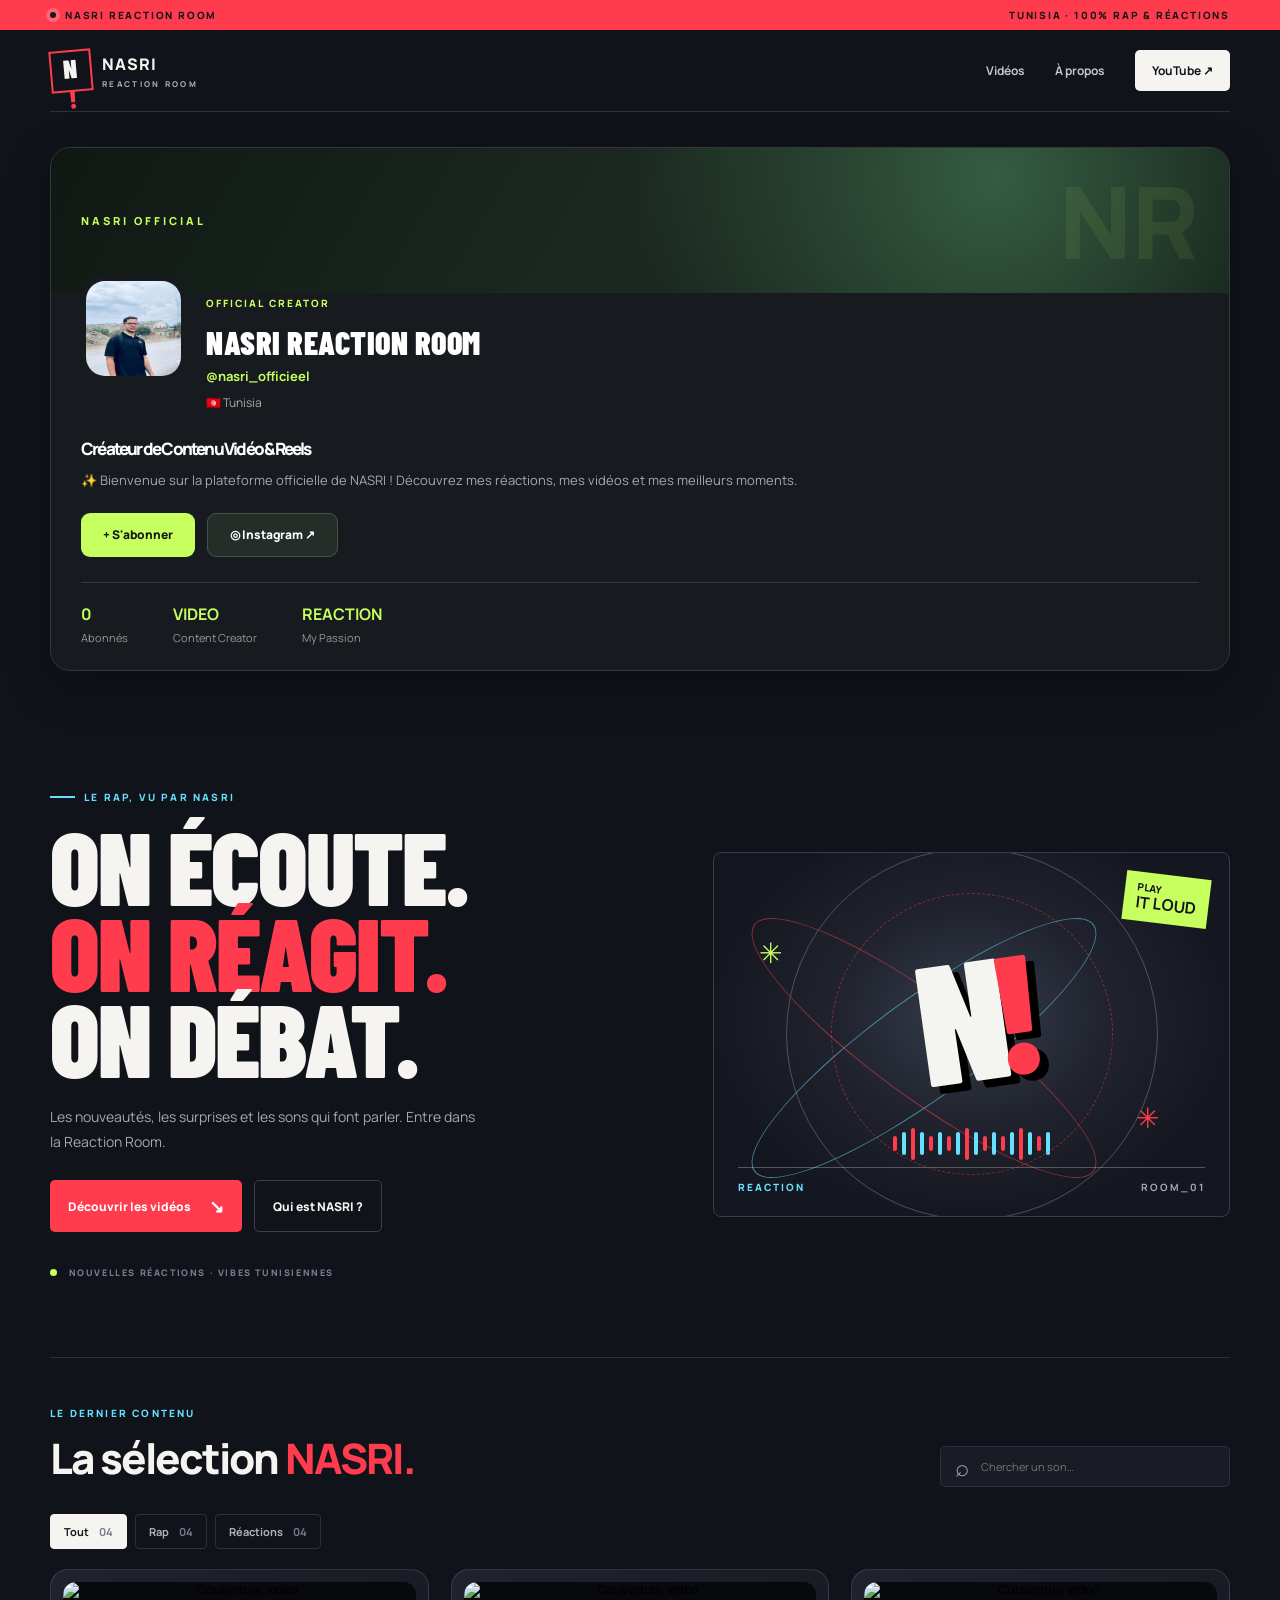
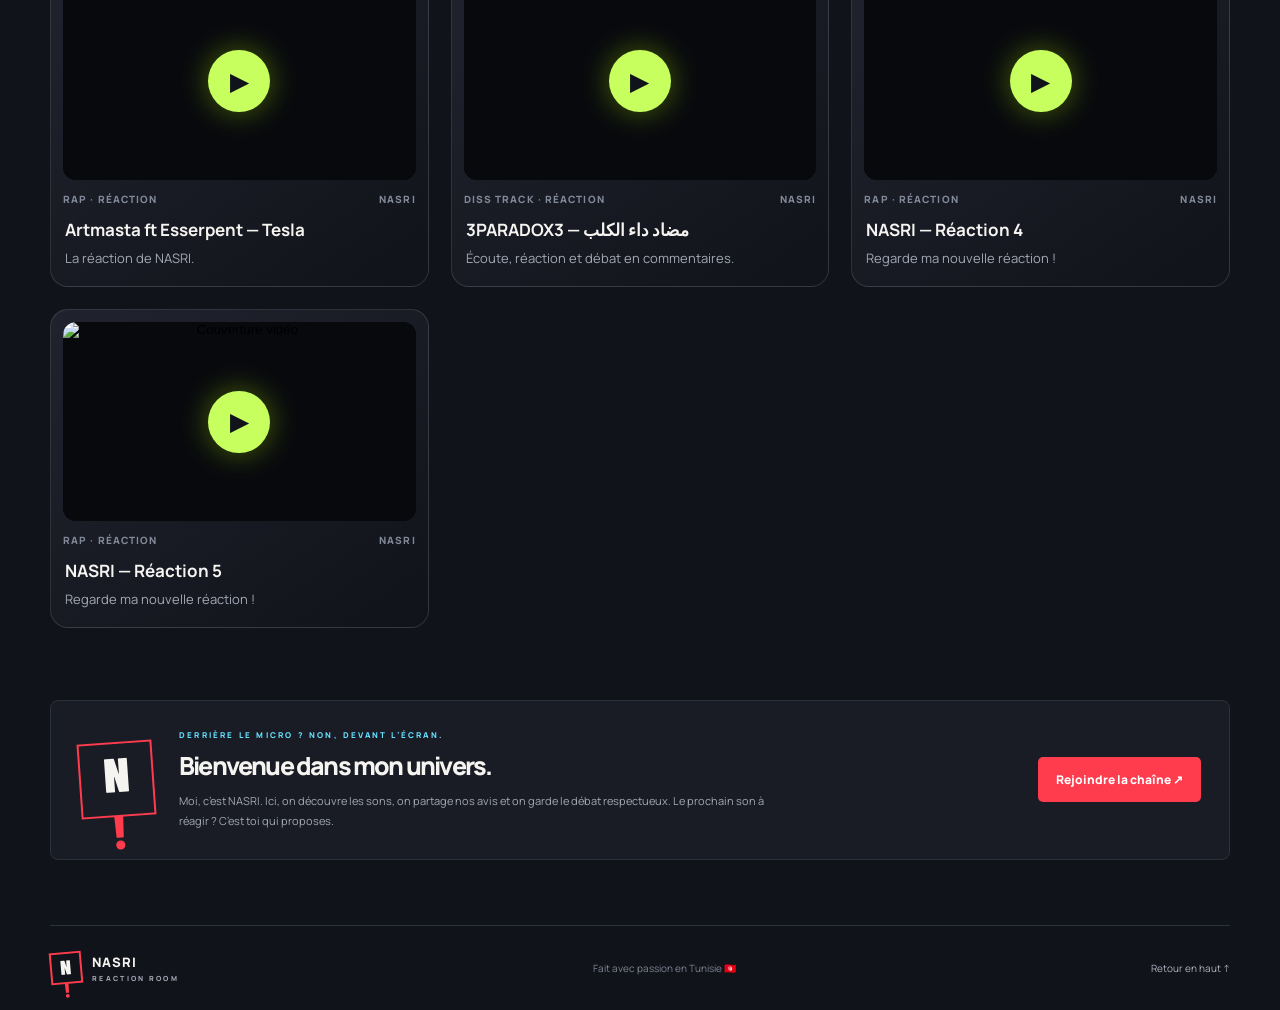
==== index.html @ a26f74ae "Replace creator avatar text with image" ====
<!doctype html>
<html lang="fr">
<head>
  <meta charset="utf-8">
  <meta name="viewport" content="width=device-width, initial-scale=1">
  <meta name="theme-color" content="#11131a">
  <meta name="description" content="Retrouve les réactions, découvertes rap et vidéos de NASRI.">
  <title>NASRI — Reaction Room</title>
  <link rel="stylesheet" href="style.css">
</head>

<body>

  <div class="topline">
    <span class="pulse"></span>
    NASRI REACTION ROOM
    <span class="topline-right">TUNISIA · 100% RAP & RÉACTIONS</span>
  </div>

  <header class="nav wrap">
    <a class="brand" href="#top" aria-label="NASRI accueil">
      <span class="brand-mark">N<span>!</span></span>
      <span>NASRI<small>REACTION ROOM</small></span>
    </a>

    <nav>
      <a href="#videos">Vidéos</a>
      <a href="#about">À propos</a>
      <a class="nav-cta"
         href="https://www.youtube.com/channel/UCsWZjmuQrQd94xNVlKKpLTw"
         target="_blank" rel="noopener noreferrer">YouTube ↗</a>
    </nav>
  </header>

  <main id="top" class="wrap">

    <!-- CREATOR PRO PROFILE -->
    <section class="creator-profile">

      <div class="profile-cover">
        <span class="cover-tag">NASRI OFFICIAL</span>
        <span class="cover-decoration">NR</span>
      </div>

      <div class="profile-content">

        <div class="profile-top">
         <img class="creator-avatar" src="profils.jpg" alt="NASRI">

          <div class="profile-details">
            <span class="creator-label">OFFICIAL CREATOR</span>
            <h1>NASRI REACTION ROOM</h1>
            <p class="creator-handle">@nasri_officieel</p>
            <span class="creator-location">🇹🇳 Tunisia</span>
          </div>
        </div>

        <div class="profile-bio">
          <h2>Créateur de Contenu Vidéo & Reels</h2>
          <p>
            ✨ Bienvenue sur la plateforme officielle de NASRI !
            Découvrez mes réactions, mes vidéos et mes meilleurs moments.
          </p>
        </div>

        <div class="creator-actions">

          <button id="subscribeBtn" class="subscribe-btn">
            + S'abonner
          </button>

          <a class="instagram-btn"
             href="https://www.instagram.com/nasri_officieel?igsh=bG84eTJ1MHdnNmoz"
             target="_blank"
             rel="noopener noreferrer">
            ◎ Instagram ↗
          </a>

        </div>

        <div class="profile-stats">
          <div>
            <strong id="subscriberCount">0</strong>
            <span>Abonnés</span>
          </div>

          <div>
            <strong>VIDEO</strong>
            <span>Content Creator</span>
          </div>

          <div>
            <strong>REACTION</strong>
            <span>My Passion</span>
          </div>
        </div>

      </div>
    </section>

    <!-- HERO -->
    <section class="hero">

      <div class="hero-copy">
        <p class="eyebrow">
          <span class="eyebrow-line"></span>
          LE RAP, VU PAR NASRI
        </p>

        <h1>On écoute.<br><em>On réagit.</em><br>On débat.</h1>

        <p class="hero-text">
          Les nouveautés, les surprises et les sons qui font parler.
          Entre dans la Reaction Room.
        </p>

        <div class="hero-actions">
          <a class="button button-primary" href="#videos">
            Découvrir les vidéos <span>↘</span>
          </a>

          <a class="button button-quiet" href="#about">
            Qui est NASRI ?
          </a>
        </div>

        <div class="hero-note">
          <span class="note-dot"></span>
          NOUVELLES RÉACTIONS · VIBES TUNISIENNES
        </div>
      </div>

      <div class="hero-art" aria-label="Illustration graphique NASRI">
        <div class="art-orbit orbit-one"></div>
        <div class="art-orbit orbit-two"></div>
        <div class="art-sticker">PLAY<br><b>IT LOUD</b></div>
        <div class="art-big">N<span>!</span></div>
        <div class="art-caption">
          <span>REACTION</span>
          <strong>ROOM_01</strong>
        </div>

        <div class="art-bars">
          <i></i><i></i><i></i><i></i><i></i><i></i>
          <i></i><i></i><i></i><i></i><i></i><i></i>
          <i></i><i></i><i></i><i></i><i></i><i></i>
        </div>

        <span class="art-cross cross-one">✳</span>
        <span class="art-cross cross-two">✳</span>
      </div>

    </section>

    <!-- VIDEOS -->
    <section id="videos" class="videos-section">

      <div class="section-heading">
        <div>
          <p class="eyebrow">LE DERNIER CONTENU</p>
          <h2>La sélection <span>NASRI.</span></h2>
        </div>

        <label class="search-box">
          <span>⌕</span>
          <input id="search" type="search"
                 placeholder="Chercher un son…"
                 aria-label="Chercher une vidéo">
        </label>
      </div>

      <div class="filters" role="group" aria-label="Filtrer les vidéos">
        <button class="filter active" data-filter="all">Tout <b>04</b></button>
        <button class="filter" data-filter="rap">Rap <b>04</b></button>
        <button class="filter" data-filter="reaction">Réactions <b>04</b></button>
      </div>

      <div class="video-grid" id="videoGrid">

        <article class="video-card"
                 data-category="rap reaction"
                 data-search="artmasta esserpen tesla reaction bpUnf12G7Fg">

          <div class="video-player">
            <iframe
              src="https://www.youtube-nocookie.com/embed/bpUnf12G7Fg"
              title="NASRI Reaction - Tesla"
              loading="lazy"
              allowfullscreen></iframe>
          </div>

          <div class="card-meta">
            <span>RAP · RÉACTION</span>
            <span>NASRI</span>
          </div>

          <h3>Artmasta ft Esserpent — Tesla</h3>
          <p>La réaction de NASRI.</p>
        </article>

        <article class="video-card"
                 data-category="rap reaction"
                 data-search="3paradox3 مضاد داء الكلب diss track 3FgbdpGfkNs">

          <div class="video-player">
            <iframe
              src="https://www.youtube-nocookie.com/embed/3FgbdpGfkNs"
              title="NASRI Reaction - 3PARADOX3"
              loading="lazy"
              allowfullscreen></iframe>
          </div>

          <div class="card-meta">
            <span>DISS TRACK · RÉACTION</span>
            <span>NASRI</span>
          </div>

          <h3>3PARADOX3 — مضاد داء الكلب</h3>
          <p>Écoute, réaction et débat en commentaires.</p>
        </article>

        <article class="video-card"
                 data-category="rap reaction"
                 data-search="nasri reaction GoE8GWlmkLM">

          <div class="video-player">
            <iframe
              src="https://www.youtube-nocookie.com/embed/GoE8GWlmkLM"
              title="NASRI Reaction video 4"
              loading="lazy"
              allowfullscreen></iframe>
          </div>

          <div class="card-meta">
            <span>RAP · RÉACTION</span>
            <span>NASRI</span>
          </div>

          <h3>NASRI — Réaction 4</h3>
          <p>Regarde ma nouvelle réaction !</p>
        </article>

        <article class="video-card"
                 data-category="rap reaction"
                 data-search="nasri reaction Euu1zJXkTMw">

          <div class="video-player">
            <iframe
              src="https://www.youtube-nocookie.com/embed/Euu1zJXkTMw"
              title="NASRI Reaction video 5"
              loading="lazy"
              allowfullscreen></iframe>
          </div>

          <div class="card-meta">
            <span>RAP · RÉACTION</span>
            <span>NASRI</span>
          </div>

          <h3>NASRI — Réaction 5</h3>
          <p>Regarde ma nouvelle réaction !</p>
        </article>

      </div>

      <p class="empty-state" id="emptyState" hidden>
        Aucune vidéo trouvée. Essaie un autre mot-clé.
      </p>

    </section>

    <!-- ABOUT -->
    <section id="about" class="about-band">

      <div class="about-mark">N<span>!</span></div>

      <div>
        <p class="eyebrow">DERRIÈRE LE MICRO ? NON, DEVANT L’ÉCRAN.</p>
        <h2>Bienvenue dans mon univers.</h2>
        <p>
          Moi, c’est NASRI. Ici, on découvre les sons,
          on partage nos avis et on garde le débat respectueux.
          Le prochain son à réagir ? C’est toi qui proposes.
        </p>
      </div>

      <a class="button button-primary"
         href="https://www.youtube.com/channel/UCsWZjmuQrQd94xNVlKKpLTw"
         target="_blank"
         rel="noopener noreferrer">
        Rejoindre la chaîne ↗
      </a>

    </section>

  </main>

  <!-- FOOTER -->
  <footer class="wrap footer">

    <a class="brand footer-brand" href="#top">
      <span class="brand-mark">N<span>!</span></span>
      <span>NASRI<small>REACTION ROOM</small></span>
    </a>

    <span>Fait avec passion en Tunisie 🇹🇳</span>

    <a href="#top">Retour en haut ↑</a>

  </footer>

  <script src="script.js"></script>

</body>
</html>
---- style.css ----
@import url('https://fonts.googleapis.com/css2?family=Barlow+Condensed:wght@600;700;800;900&family=Manrope:wght@400;500;600;700;800&display=swap');

:root {
  --bg: #11131a;
  --panel: #191c25;
  --panel2: #202430;
  --text: #f5f4f0;
  --muted: #a4a8b5;
  --red: #ff3c4e;
  --blue: #65e0ff;
  --lime: #c7ff5e;
  --line: #2b303d;
}

* {
  box-sizing: border-box;
}

html {
  scroll-behavior: smooth;
}

body {
  margin: 0;
  background: var(--bg);
  color: var(--text);
  font-family: Manrope, Arial, sans-serif;
}

.topline {
  height: 30px;
  background: var(--red);
  color: #15151a;
  font-size: 10px;
  font-weight: 800;
  letter-spacing: 1.8px;
  padding: 8px max(calc((100% - 1180px)/2), 22px);
  display: flex;
  gap: 9px;
  align-items: center;
}

.pulse {
  width: 6px;
  height: 6px;
  background: #171820;
  border-radius: 50%;
  box-shadow: 0 0 0 4px #ffffff35;
}

.topline-right {
  margin-left: auto;
}

.wrap {
  width: min(1180px, calc(100% - 44px));
  margin-inline: auto;
}

.nav {
  height: 82px;
  display: flex;
  align-items: center;
  justify-content: space-between;
  border-bottom: 1px solid var(--line);
}

.brand {
  display: flex;
  align-items: center;
  gap: 10px;
  text-decoration: none;
  color: var(--text);
  font-weight: 900;
  letter-spacing: 1px;
  font-size: 16px;
}

.brand small {
  display: block;
  color: var(--muted);
  font-size: 8px;
  letter-spacing: 2.3px;
  margin-top: 3px;
}

.brand-mark {
  display: grid;
  place-items: center;
  width: 42px;
  height: 42px;
  border: 2px solid var(--red);
  font-family: 'Barlow Condensed', sans-serif;
  font-size: 26px;
  font-weight: 900;
  transform: rotate(-5deg);
}

.brand-mark span,
.about-mark span,
.art-big span {
  color: var(--red);
}

nav {
  display: flex;
  align-items: center;
  gap: 30px;
}

nav a {
  color: #c3c5ce;
  text-decoration: none;
  font-size: 12px;
  font-weight: 700;
}

nav a:hover,
footer a:hover {
  color: var(--blue);
}

nav .nav-cta {
  background: var(--text);
  color: #11131a;
  padding: 12px 17px;
  border-radius: 5px;
}

.hero {
  display: grid;
  grid-template-columns: 1fr .85fr;
  gap: 55px;
  align-items: center;
  padding: 64px 0 78px;
}

.eyebrow {
  font-size: 10px;
  font-weight: 800;
  letter-spacing: 2.2px;
  color: var(--blue);
  display: flex;
  align-items: center;
  gap: 9px;
  margin: 0 0 18px;
}

.eyebrow-line {
  width: 25px;
  height: 2px;
  background: var(--blue);
}

h1, h2, h3, p {
  margin-top: 0;
}

h1 {
  font-family: 'Barlow Condensed', Impact, sans-serif;
  font-size: clamp(60px, 8vw, 104px);
  line-height: .84;
  letter-spacing: -2px;
  margin: 0 0 24px;
  font-weight: 900;
  text-transform: uppercase;
}

h1 em {
  font-style: normal;
  color: var(--red);
}

.hero-text {
  max-width: 430px;
  color: var(--muted);
  font-size: 14px;
  line-height: 1.8;
}

.hero-actions {
  display: flex;
  gap: 12px;
  flex-wrap: wrap;
  margin-top: 26px;
}

.button {
  display: inline-flex;
  align-items: center;
  justify-content: center;
  gap: 18px;
  padding: 14px 18px;
  border-radius: 5px;
  font-size: 12px;
  font-weight: 800;
  text-decoration: none;
  transition: transform .2s, background .2s;
}

.button:hover {
  transform: translateY(-2px);
}

.button-primary {
  background: var(--red);
  color: white;
}

.button-primary span {
  font-size: 18px;
}

.button-quiet {
  color: var(--text);
  border: 1px solid #3a3f4b;
}

.hero-note {
  margin-top: 34px;
  color: #777e8e;
  font-size: 9px;
  letter-spacing: 1.6px;
  font-weight: 800;
}

.note-dot {
  display: inline-block;
  width: 7px;
  height: 7px;
  background: var(--lime);
  border-radius: 50%;
  margin-right: 8px;
}

.hero-art {
  height: 365px;
  position: relative;
  overflow: hidden;
  border: 1px solid #393d4b;
  border-radius: 8px;
  background: radial-gradient(ellipse at 50% 45%, #363d4c 0, #20232d 38%, #151720 72%);
}

.hero-art:before,
.hero-art:after {
  content: '';
  position: absolute;
  width: 370px;
  height: 370px;
  border: 1px solid #4a5262;
  border-radius: 50%;
  left: 50%;
  top: 50%;
  transform: translate(-50%, -50%);
}

.hero-art:after {
  width: 280px;
  height: 280px;
  border-style: dashed;
  border-color: #ff3c4e77;
}

.art-orbit {
  position: absolute;
  width: 420px;
  height: 100px;
  border: 1px solid #65e0ff88;
  transform: rotate(-36deg);
  border-radius: 50%;
  left: 0;
  top: 40%;
}

.orbit-two {
  transform: rotate(36deg);
  border-color: #ff3c4e88;
}

.art-big {
  position: absolute;
  left: 50%;
  top: 44%;
  transform: translate(-50%, -50%) rotate(-8deg);
  font-family: 'Barlow Condensed', sans-serif;
  font-size: 170px;
  font-weight: 900;
  letter-spacing: -15px;
  text-shadow: 8px 8px 0 #000;
  color: #f4f4f0;
}

.art-sticker {
  position: absolute;
  right: 20px;
  top: 22px;
  background: var(--lime);
  color: #14161b;
  padding: 9px 12px;
  font-size: 10px;
  font-weight: 900;
  line-height: 1.2;
  transform: rotate(7deg);
  z-index: 2;
}

.art-sticker b {
  font-size: 16px;
}

.art-caption {
  position: absolute;
  bottom: 22px;
  left: 24px;
  right: 24px;
  display: flex;
  justify-content: space-between;
  border-top: 1px solid #ffffff44;
  padding-top: 12px;
  font-size: 10px;
  letter-spacing: 2px;
}

.art-caption span {
  color: var(--blue);
  font-weight: 800;
}

.art-caption strong {
  color: #a7aab5;
}

.art-bars {
  position: absolute;
  bottom: 54px;
  left: 25%;
  right: 25%;
  height: 36px;
  display: flex;
  align-items: center;
  justify-content: center;
  gap: 5px;
}

.art-bars i {
  display: block;
  width: 4px;
  background: var(--red);
  border-radius: 3px;
  height: 15px;
}

.art-bars i:nth-child(3n) {
  height: 32px;
}

.art-bars i:nth-child(2n) {
  height: 23px;
  background: var(--blue);
}

.art-cross {
  position: absolute;
  color: var(--lime);
  font-size: 28px;
}

.cross-one {
  top: 80px;
  left: 45px;
}

.cross-two {
  right: 70px;
  bottom: 80px;
  color: var(--red);
}

/* VIDEO SECTION */

.videos-section {
  padding: 48px 0 72px;
  border-top: 1px solid var(--line);
}

.section-heading {
  display: flex;
  align-items: end;
  justify-content: space-between;
  gap: 20px;
}

.section-heading .eyebrow {
  margin-bottom: 9px;
}

h2 {
  font-size: clamp(28px, 4vw, 42px);
  letter-spacing: -1.8px;
  margin-bottom: 0;
  font-weight: 800;
}

h2 span {
  color: var(--red);
}

.search-box {
  display: flex;
  align-items: center;
  gap: 10px;
  width: min(290px, 100%);
  padding: 11px 14px;
  border: 1px solid var(--line);
  background: var(--panel);
  border-radius: 5px;
  color: var(--muted);
}

.search-box span {
  font-size: 24px;
  line-height: 15px;
}

.search-box input {
  width: 100%;
  border: 0;
  outline: 0;
  background: transparent;
  color: var(--text);
  font: inherit;
  font-size: 11px;
}

.filters {
  display: flex;
  gap: 8px;
  margin: 27px 0 20px;
}

.filter {
  border: 1px solid var(--line);
  background: transparent;
  color: #aeb2bf;
  padding: 9px 13px;
  border-radius: 4px;
  font: 700 11px Manrope;
  cursor: pointer;
}

.filter b {
  color: #747b8b;
  margin-left: 8px;
}

.filter.active {
  background: var(--text);
  border-color: var(--text);
  color: #171820;
}

/* REACTION VIDEO CARDS */

.video-grid {
  display: grid;
  grid-template-columns: repeat(3, minmax(0, 1fr));
  gap: 22px;
}

.video-card {
  min-width: 0;
  padding: 12px;
  border: 1px solid rgba(255,255,255,.12);
  border-radius: 18px;
  background: linear-gradient(145deg, #20232e, #11131a);
  transition: transform .25s ease, border-color .25s ease;
}

.video-card:hover {
  transform: translateY(-5px);
  border-color: var(--lime);
}

.video-player {
  position: relative;
  width: 100%;
  aspect-ratio: 16 / 9;
  overflow: hidden;
  border-radius: 13px;
  background: #08090d;
}

.video-player iframe,
.video-player img {
  width: 100%;
  height: 100%;
  display: block;
  border: 0;
  object-fit: cover;
}

.video-cover {
  position: absolute;
  inset: 0;
  width: 100%;
  height: 100%;
  padding: 0;
  border: 0;
  cursor: pointer;
  background: #08090d;
}

.video-cover img {
  width: 100%;
  height: 100%;
  object-fit: cover;
}

.video-cover::after {
  content: "▶";
  position: absolute;
  left: 50%;
  top: 50%;
  transform: translate(-50%, -50%);
  width: 62px;
  height: 62px;
  display: grid;
  place-items: center;
  border-radius: 50%;
  background: var(--lime);
  color: #11131a;
  font-size: 25px;
  box-shadow: 0 0 30px #b6ff0060;
}

.video-card h3 {
  font-size: 17px;
  margin: 12px 2px 6px;
}

.video-card p {
  font-size: 13px;
  color: var(--muted);
  line-height: 1.7;
  margin: 0 2px 5px;
}

.card-meta {
  display: flex;
  justify-content: space-between;
  gap: 8px;
  color: #828999;
  font-size: 10px;
  letter-spacing: 1.1px;
  font-weight: 800;
  margin-top: 12px;
}

.empty-state {
  color: var(--muted);
  padding: 30px 0;
}

/* CREATOR PROFILE */

.creator-profile {
  display: grid;
  grid-template-columns: 110px 1fr;
  align-items: center;
  gap: 25px;
  margin: 35px 0 55px;
  padding: 30px;
  background: linear-gradient(120deg, #202430, #171a22);
  border: 1px solid var(--line);
  border-radius: 14px;
}

.creator-avatar {
  width: 105px;
  height: 105px;
  display: grid;
  place-items: center;
  border-radius: 50%;
  background: var(--red);
  color: white;
  font: 900 48px 'Barlow Condensed', sans-serif;
  border: 4px solid #ffffff18;
}

.creator-info {
  min-width: 0;
}

.creator-label {
  display: inline-block;
  color: var(--blue);
  font-size: 10px;
  font-weight: 900;
  letter-spacing: 3px;
  margin-bottom: 8px;
}

.creator-info h1 {
  font: 900 clamp(27px, 4vw, 39px)/1.1 'Barlow Condensed', sans-serif;
  letter-spacing: .3px;
  margin: 0 0 7px;
}

.creator-handle {
  color: var(--blue);
  font-size: 13px;
  font-weight: 700;
  margin-bottom: 7px;
}

.creator-info h3 {
  font-size: 14px;
  margin: 17px 0 8px;
}

.creator-info p {
  color: var(--muted);
  font-size: 12px;
  line-height: 1.8;
  margin-bottom: 8px;
}

/* PROFILE BUTTONS */

.creator-actions {
  display: flex;
  align-items: center;
  gap: 10px;
  flex-wrap: wrap;
  margin-top: 17px;
}

.subscribe-btn,
.instagram-btn {
  min-height: 43px;
  padding: 0 20px;
  display: inline-flex;
  align-items: center;
  justify-content: center;
  gap: 9px;
  border-radius: 6px;
  font: 800 12px Manrope, sans-serif;
  text-decoration: none;
  transition: .2s ease;
}

.subscribe-btn {
  border: 0;
  background: var(--red);
  color: white;
  cursor: pointer;
}

.instagram-btn {
  border: 1px solid #414653;
  background: #252a36;
  color: white;
}

.subscribe-btn:hover,
.instagram-btn:hover {
  transform: translateY(-3px);
}

.instagram-btn:hover {
  border-color: var(--blue);
}

.subscriber-count {
  margin: 14px 0 0 !important;
  color: var(--muted) !important;
  font-size: 11px !important;
}

.subscriber-count strong {
  color: var(--lime);
  font-size: 19px;
  margin-right: 5px;
}

/* ABOUT SECTION */

.about-band {
  display: flex;
  align-items: center;
  gap: 25px;
  background: var(--panel);
  border: 1px solid var(--line);
  border-radius: 8px;
  padding: 28px;
  margin: 0 0 65px;
}

.about-mark {
  flex: 0 0 75px;
  width: 75px;
  height: 75px;
  display: grid;
  place-items: center;
  border: 2px solid var(--red);
  font: 900 48px 'Barlow Condensed';
  transform: rotate(-4deg);
}

.about-band > div:nth-child(2) {
  flex: 1;
}

.about-band .eyebrow {
  margin-bottom: 8px;
  font-size: 8px;
}

.about-band h2 {
  font-size: 25px;
  margin-bottom: 8px;
}

.about-band p:not(.eyebrow) {
  max-width: 600px;
  color: var(--muted);
  font-size: 11px;
  line-height: 1.8;
  margin-bottom: 0;
}

.about-band .button {
  white-space: nowrap;
}

/* FOOTER */

.footer {
  min-height: 85px;
  border-top: 1px solid var(--line);
  display: flex;
  align-items: center;
  justify-content: space-between;
  gap: 20px;
  color: #7e8492;
  font-size: 10px;
}

.footer a {
  color: #aeb2bf;
  text-decoration: none;
}

.footer-brand {
  color: var(--text) !important;
  font-size: 13px;
}

.footer-brand .brand-mark {
  width: 32px;
  height: 32px;
  font-size: 20px;
}

.footer-brand small {
  font-size: 7px;
}

/* RESPONSIVE DESIGN */

@media(max-width: 760px) {
  .topline-right {
    display: none;
  }

  .nav {
    height: 70px;
  }

  nav {
    gap: 13px;
  }

  nav a {
    font-size: 10px;
  }

  nav a:first-child,
  nav a:nth-child(2) {
    display: none;
  }

  .hero {
    grid-template-columns: 1fr;
    gap: 34px;
    padding: 45px 0 55px;
  }

  .hero-art {
    height: 300px;
    grid-row: 1;
  }

  .art-big {
    font-size: 140px;
  }

  .section-heading {
    align-items: flex-start;
    flex-direction: column;
  }

  .search-box {
    width: 100%;
  }

  .video-grid {
    grid-template-columns: repeat(2, minmax(0, 1fr));
    gap: 18px;
  }

  .about-band {
    flex-wrap: wrap;
    padding: 20px;
  }

  .about-mark {
    flex-basis: 55px;
    width: 55px;
    height: 55px;
    font-size: 36px;
  }

  .about-band > div:nth-child(2) {
    min-width: calc(100% - 90px);
  }

  .about-band .button {
    margin-left: 80px;
  }

  .footer {
    flex-wrap: wrap;
    padding: 20px 0;
  }

  .footer > span {
    order: 3;
    width: 100%;
  }

  .creator-profile {
    grid-template-columns: 1fr;
    gap: 17px;
    padding: 22px;
  }

  .creator-avatar {
    width: 78px;
    height: 78px;
    font-size: 36px;
  }

  .creator-actions > * {
    flex: 1;
  }
}

@media(max-width: 470px) {
  .wrap {
    width: calc(100% - 28px);
  }

  .video-grid {
    grid-template-columns: 1fr;
  }

  .thumb-title {
    font-size: 70px;
  }

  .hero-art {
    height: 270px;
  }

  .art-big {
    font-size: 130px;
  }

  .hero-actions .button {
    flex: 1;
  }

  .about-band h2 {
    font-size: 22px;
  }

  .about-band .button {
    margin-left: 0;
  }

  .topline {
    padding-inline: 14px;
  }
}

/* ===== NASRI CREATOR PRO - FINAL PROFILE ===== */

.creator-profile {
  display: block;
  margin: 35px 0 55px;
  padding: 0;
  overflow: hidden;
  background: #171b20;
  border: 1px solid #303a36;
  border-radius: 20px;
  box-shadow: 0 15px 45px #00000040;
}

.profile-cover {
  height: 145px;
  padding: 25px 30px;
  display: flex;
  align-items: center;
  justify-content: space-between;
  overflow: hidden;
  background:
    radial-gradient(circle at 80% 20%, #355c42, transparent 38%),
    linear-gradient(120deg, #101813, #1c2921, #101813);
}

.cover-tag {
  color: #c7ff5e;
  font-size: 11px;
  font-weight: 900;
  letter-spacing: 3px;
}

.cover-decoration {
  color: #c7ff5e14;
  font-size: 100px;
  font-weight: 900;
}

.profile-content {
  padding: 0 30px 25px;
}

.profile-top {
  display: flex;
  align-items: center;
  gap: 20px;
  margin-top: -48px;
  position: relative;
}

.creator-profile .creator-avatar {
  width: 105px;
  height: 105px;
  flex-shrink: 0;
  border: 5px solid #171b20;
  border-radius: 24px;
  background: linear-gradient(135deg, #c7ff5e, #497e3c);
  color: #101813;
  display: grid;
  place-items: center;
  font-size: 38px;
  font-weight: 900;
}

.profile-details {
  padding-top: 45px;
}

.profile-details .creator-label {
  color: #c7ff5e;
  font-size: 10px;
  font-weight: 900;
  letter-spacing: 2px;
}

.profile-details h1 {
  color: white;
  font: 900 clamp(22px, 4vw, 32px)/1.1 'Barlow Condensed', sans-serif;
  letter-spacing: .5px;
  margin: 7px 0;
}

.profile-details .creator-handle {
  color: #c7ff5e;
  margin: 5px 0;
}

.creator-location {
  color: #a4b2a6;
  font-size: 12px;
}

.profile-bio {
  margin-top: 25px;
}

.profile-bio h2 {
  color: white;
  font-size: 17px;
  margin-bottom: 9px;
}

.profile-bio p {
  color: #a4a8b5;
  font-size: 13px;
  line-height: 1.8;
  margin: 0;
}

.creator-profile .creator-actions {
  display: flex;
  gap: 12px;
  margin-top: 20px;
}

.creator-profile .subscribe-btn,
.creator-profile .instagram-btn {
  min-height: 44px;
  padding: 0 22px;
  border-radius: 9px;
  display: inline-flex;
  align-items: center;
  justify-content: center;
  font: 800 12px Manrope, sans-serif;
  text-decoration: none;
  transition: .2s;
}

.creator-profile .subscribe-btn {
  background: #c7ff5e;
  color: #101813;
  border: none;
  cursor: pointer;
}

.creator-profile .instagram-btn {
  background: #252d29;
  color: white;
  border: 1px solid #455347;
}

.creator-profile .subscribe-btn:hover,
.creator-profile .instagram-btn:hover {
  transform: translateY(-3px);
}

.profile-stats {
  display: flex;
  gap: 45px;
  border-top: 1px solid #303a36;
  margin-top: 25px;
  padding-top: 20px;
}

.profile-stats div {
  display: flex;
  flex-direction: column;
  gap: 5px;
}

.profile-stats strong {
  color: #c7ff5e;
  font-size: 16px;
}

.profile-stats span {
  color: #929b94;
  font-size: 11px;
}

@media(max-width: 600px) {
  .profile-content {
    padding: 0 17px 22px;
  }

  .profile-cover {
    height: 120px;
  }

  .profile-top {
    gap: 12px;
  }

  .creator-profile .creator-avatar {
    width: 78px;
    height: 78px;
    font-size: 30px;
  }

  .profile-details {
    padding-top: 45px;
  }

  .profile-details h1 {
    font-size: 19px;
  }

  .profile-stats {
    gap: 12px;
    justify-content: space-between;
  }

  .profile-stats strong {
    font-size: 12px;
  }

  .creator-profile .creator-actions > * {
    flex: 1;
  }
}
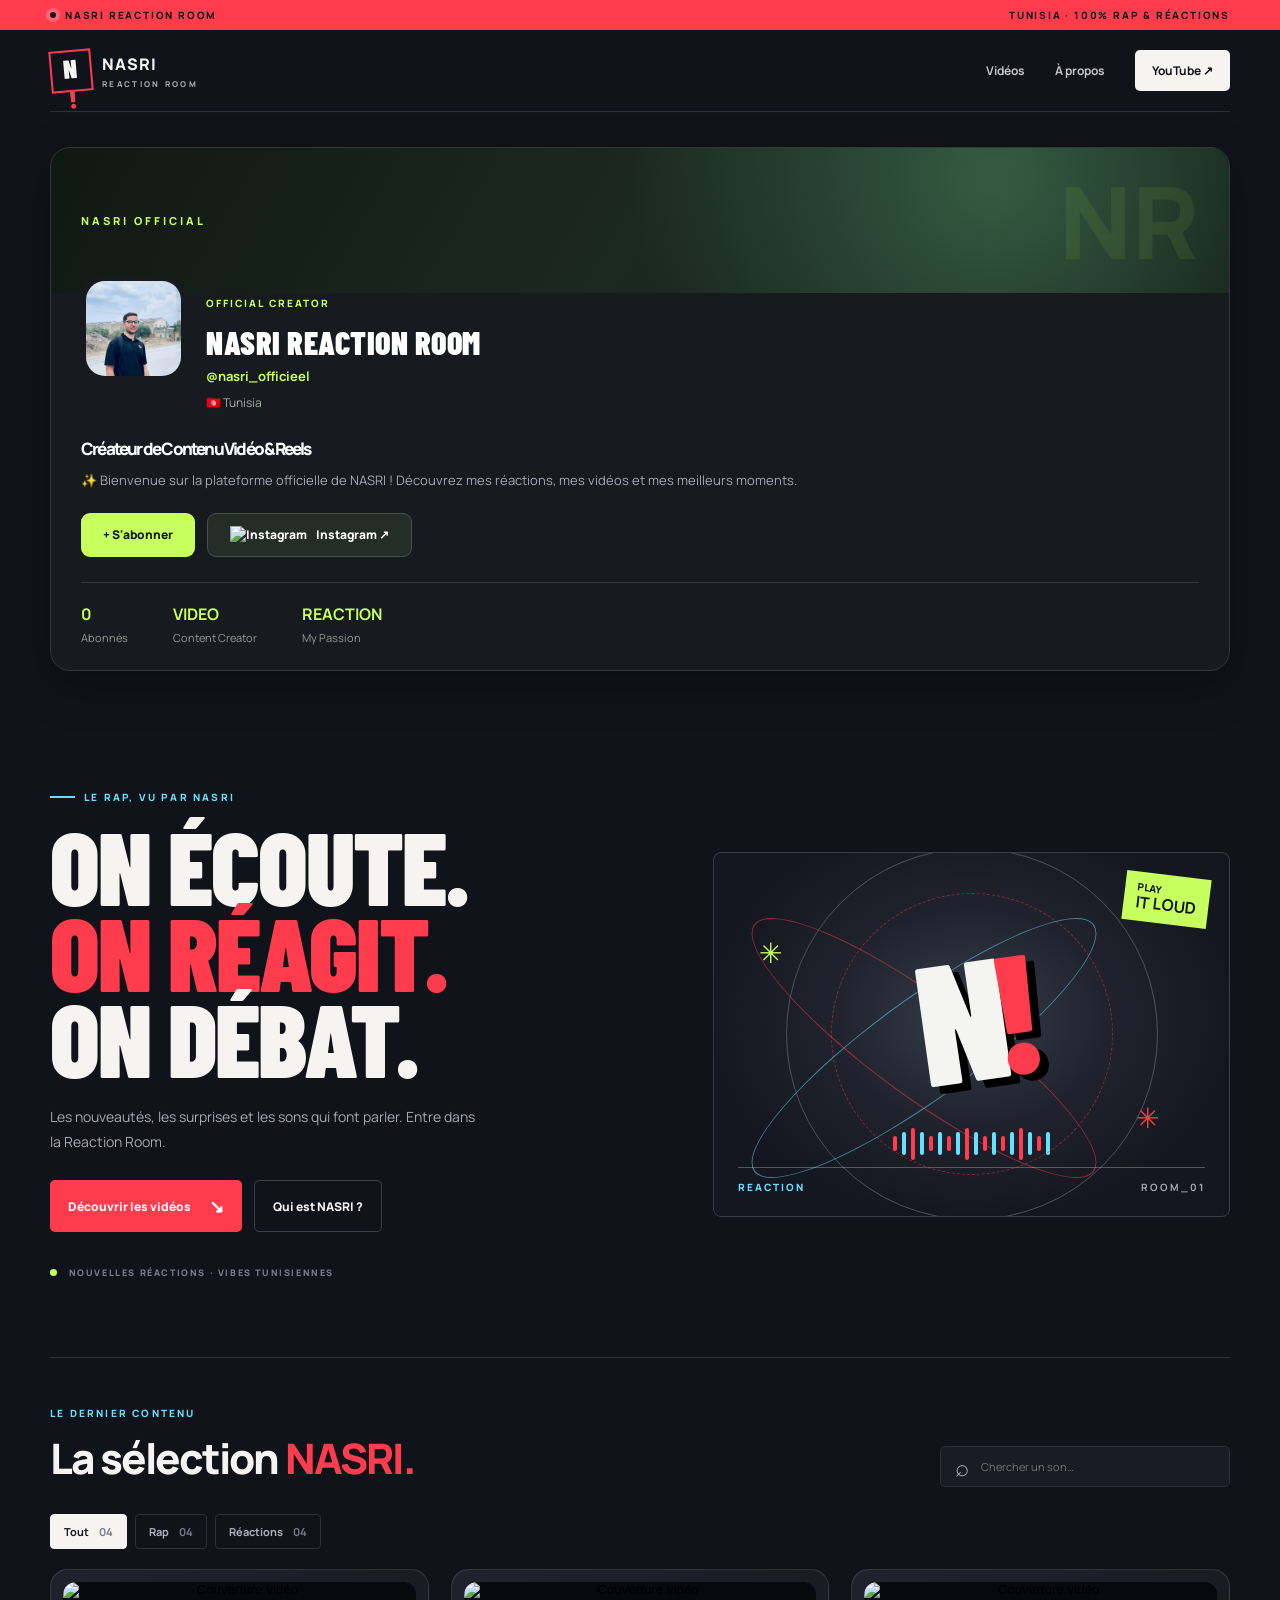
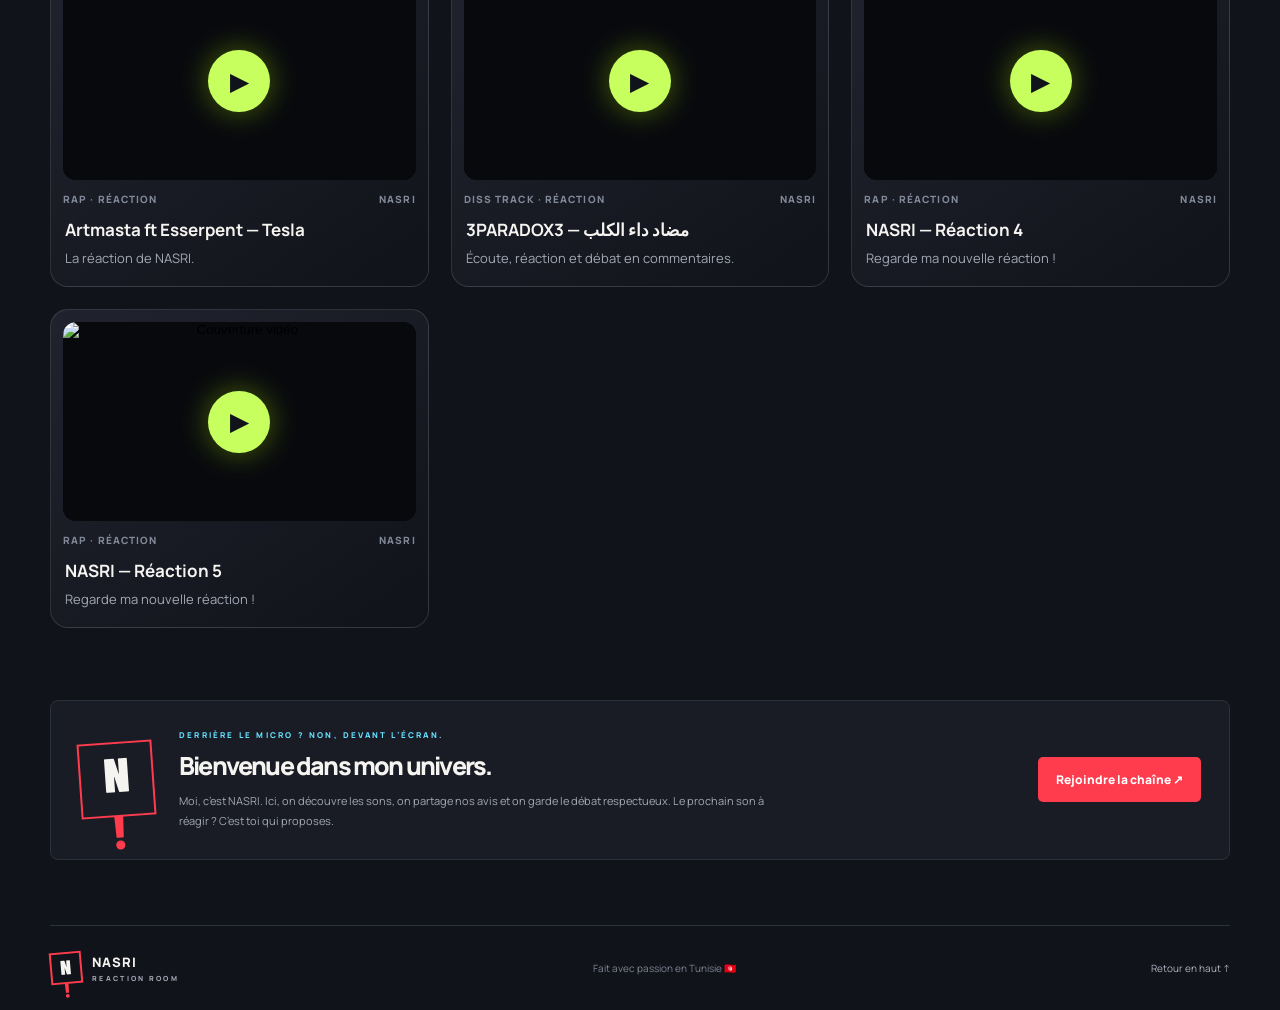
==== commit ffb7b8f2: "Update Instagram link to use an image Replaced Instagram text link with an image link." ====
--- a/index.html
+++ b/index.html
@@ -74,7 +74,9 @@
              href="https://www.instagram.com/nasri_officieel?igsh=bG84eTJ1MHdnNmoz"
              target="_blank"
              rel="noopener noreferrer">
-            ◎ Instagram ↗
+            <img src="https://upload.wikimedia.org/wikipedia/commons/a/a5/Instagram_icon.png"
+     alt="Instagram" class="instagram-icon">
+Instagram ↗
           </a>
 
         </div>
--- a/style.css
+++ b/style.css
@@ -580,15 +580,13 @@
 .creator-avatar {
   width: 105px;
   height: 105px;
-  display: grid;
-  place-items: center;
+  display: block;
   border-radius: 50%;
-  background: var(--red);
-  color: white;
-  font: 900 48px 'Barlow Condensed', sans-serif;
+  object-fit: cover;
+  object-position: center;
   border: 4px solid #ffffff18;
-}
-
+  background: transparent;
+}
 .creator-info {
   min-width: 0;
 }
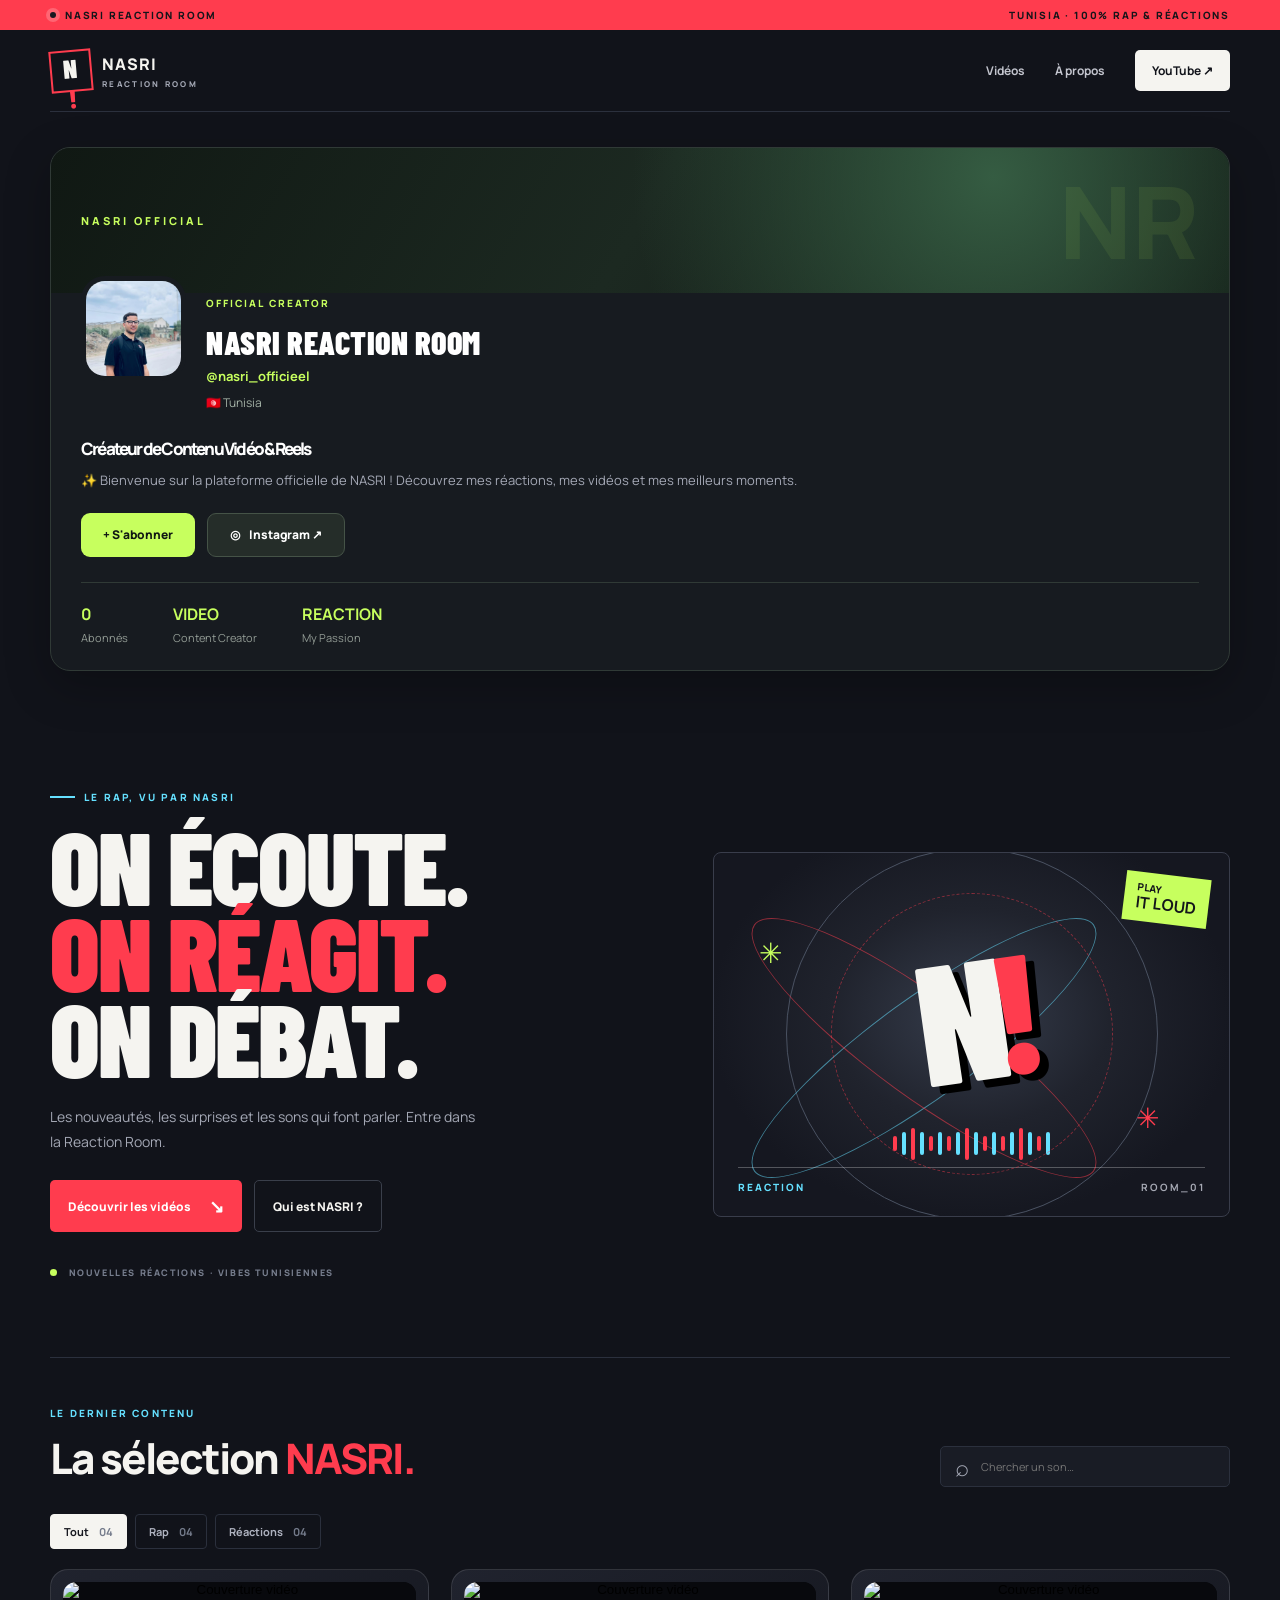
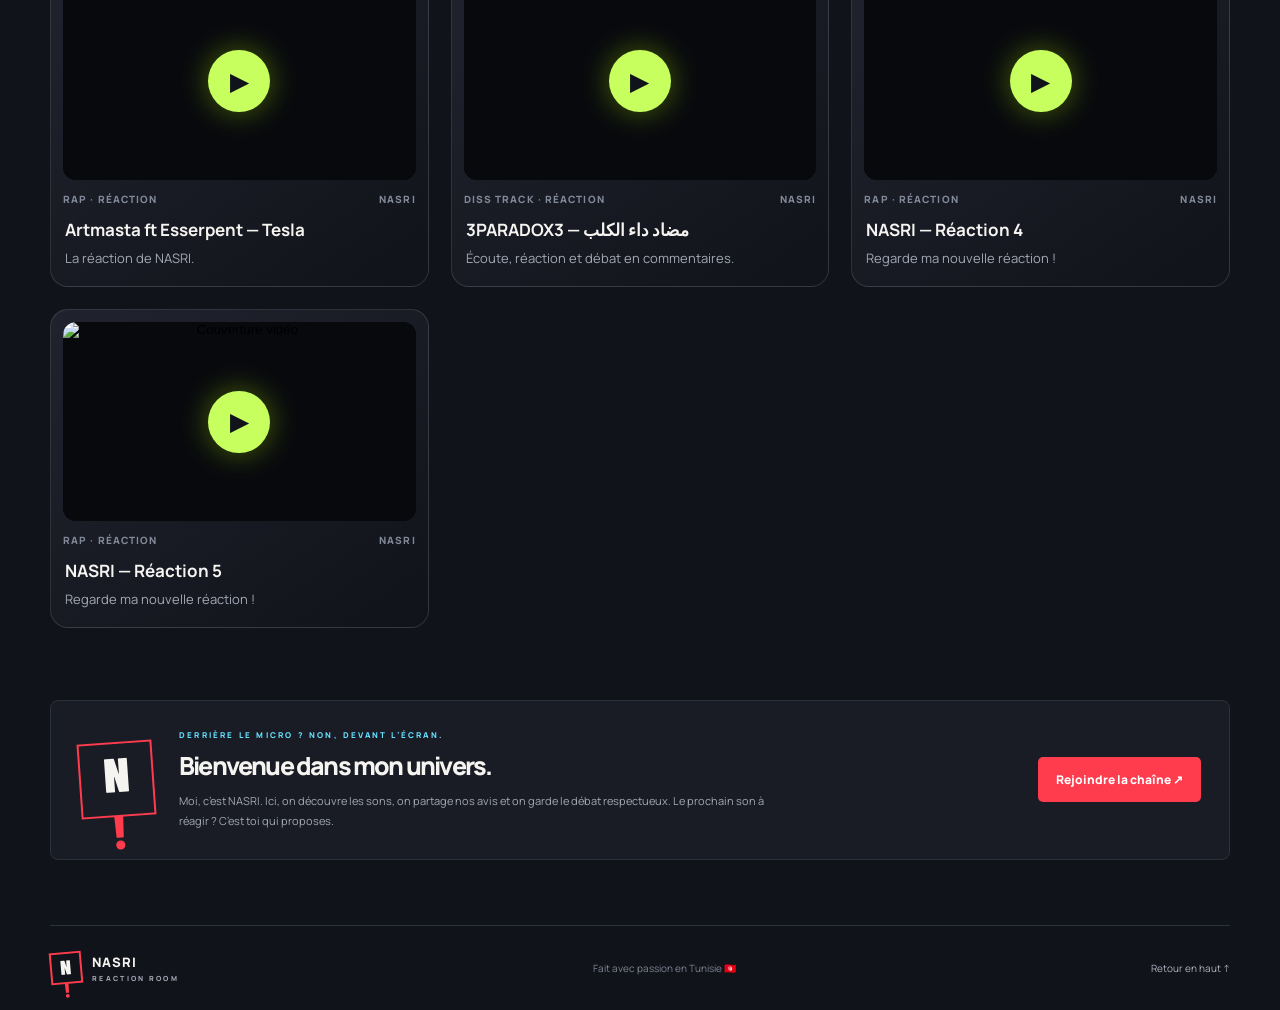
==== commit 88916ab9: "Update index.html" ====
--- a/index.html
+++ b/index.html
@@ -71,13 +71,12 @@
           </button>
 
           <a class="instagram-btn"
-             href="https://www.instagram.com/nasri_officieel?igsh=bG84eTJ1MHdnNmoz"
-             target="_blank"
-             rel="noopener noreferrer">
-            <img src="https://upload.wikimedia.org/wikipedia/commons/a/a5/Instagram_icon.png"
-     alt="Instagram" class="instagram-icon">
-Instagram ↗
-          </a>
+   href="https://www.instagram.com/nasri_officieel?igsh=bG84eTJ1MHdnNmoz"
+   target="_blank"
+   rel="noopener noreferrer">
+   <span class="instagram-logo">◎</span>
+   Instagram ↗
+</a>
 
         </div>
 
--- a/style.css
+++ b/style.css
@@ -1114,3 +1114,10 @@
     flex: 1;
   }
 }
+.instagram-icon {
+  width: 20px;
+  height: 20px;
+  object-fit: contain;
+  vertical-align: middle;
+  margin-right: 7px;
+}
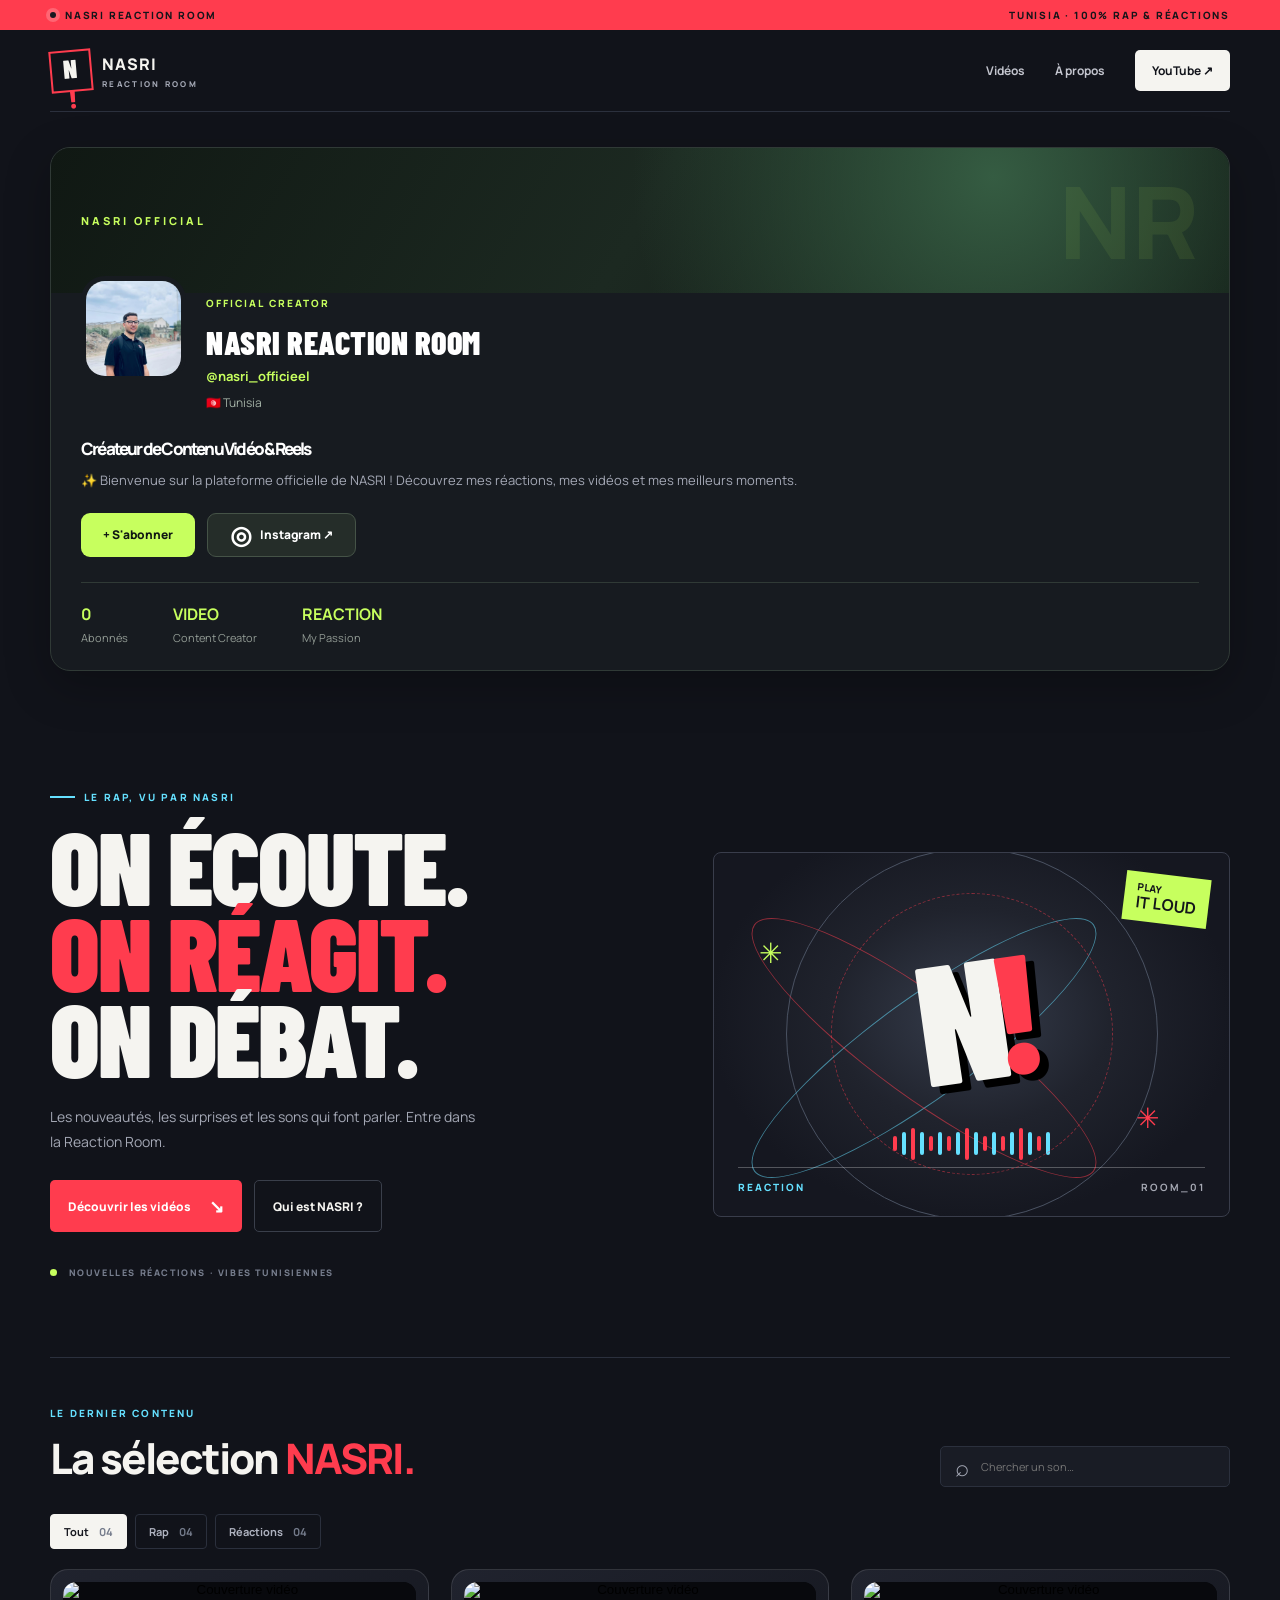
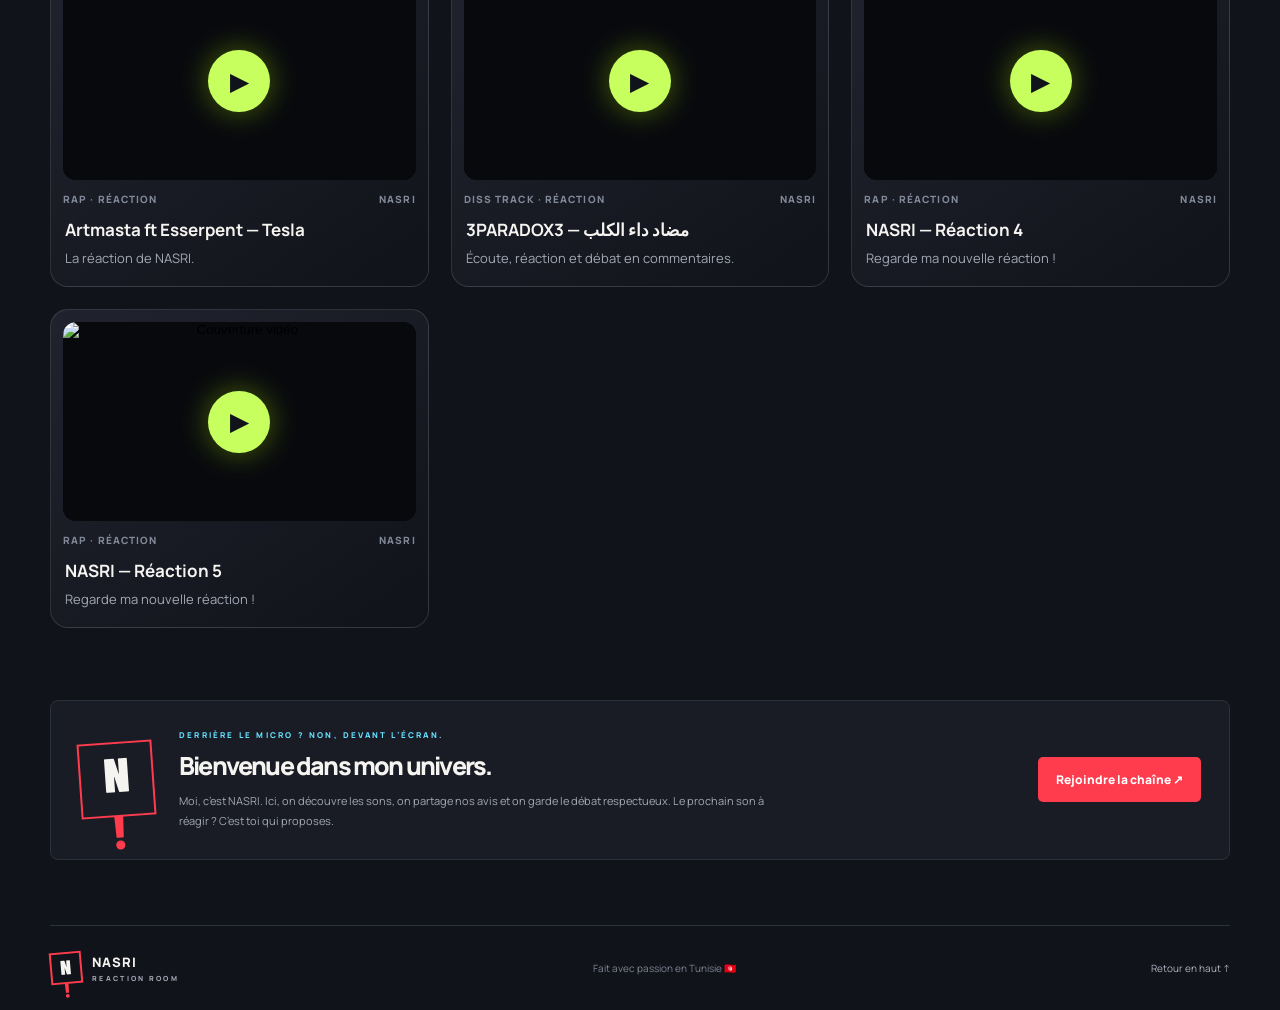
==== commit b48c4509: "Update index.html" ====
--- a/index.html
+++ b/index.html
@@ -310,7 +310,37 @@
     <a href="#top">Retour en haut ↑</a>
 
   </footer>
-
+  <!-- Supabase -->
+<script src="https://cdn.jsdelivr.net/npm/@supabase/supabase-js@2"></script>
+
+<!-- Inscription / Connexion -->
+<div id="authModal" class="auth-modal" hidden>
+  <div class="auth-box">
+    <button id="closeAuth" type="button">✕</button>
+
+    <h2>NASRI <span>REACTION ROOM</span></h2>
+    <p id="authTitle">Créer ton compte</p>
+
+    <form id="authForm">
+      <input id="authEmail" type="email"
+             placeholder="Adresse Email" required>
+
+      <input id="authPassword" type="password"
+             placeholder="Mot de passe (6 caractères minimum)"
+             minlength="6" required>
+
+      <button type="submit" id="authSubmit">
+        Créer mon compte
+      </button>
+    </form>
+
+    <p id="authMessage" role="status"></p>
+
+    <button id="switchAuth" type="button">
+      Déjà un compte ? Connexion
+    </button>
+  </div>
+</div>
   <script src="script.js"></script>
 
 </body>
--- a/style.css
+++ b/style.css
@@ -1114,10 +1114,14 @@
     flex: 1;
   }
 }
-.instagram-icon {
-  width: 20px;
-  height: 20px;
-  object-fit: contain;
-  vertical-align: middle;
-  margin-right: 7px;
-}
+.instagram-btn {
+  display: inline-flex;
+  align-items: center;
+  gap: 8px;
+}
+
+.instagram-logo {
+  font-size: 25px;
+  font-weight: bold;
+  line-height: 1;
+}
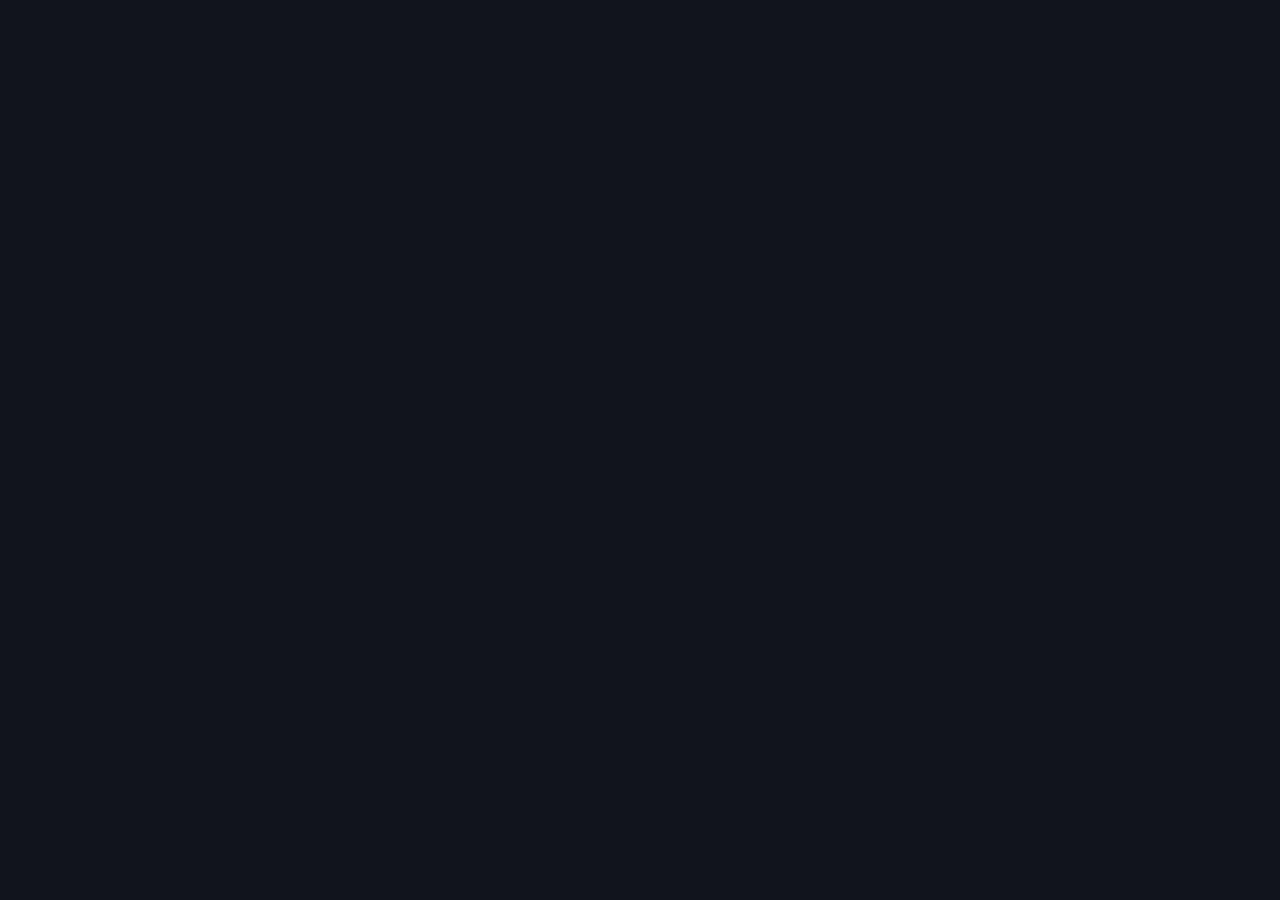
==== commit 3aac1c64: "Update meta description and restructure HTML" ====
--- a/index.html
+++ b/index.html
@@ -5,344 +5,305 @@
   <meta charset="utf-8">
   <meta name="viewport" content="width=device-width, initial-scale=1">
   <meta name="theme-color" content="#11131a">
-  <meta name="description" content="Retrouve les réactions, découvertes rap et vidéos de NASRI.">
+  <meta name="description" content="NASRI Reaction Room">
   <title>NASRI — Reaction Room</title>
   <link rel="stylesheet" href="style.css">
 </head>
 
 <body>
 
-  <div class="topline">
-    <span class="pulse"></span>
-    NASRI REACTION ROOM
-    <span class="topline-right">TUNISIA · 100% RAP & RÉACTIONS</span>
+  <!-- SITE CONTENT: caché avant connexion -->
+  <div id="siteContent" hidden>
+
+    <div class="topline">
+      <span class="pulse"></span>
+      NASRI REACTION ROOM
+      <span class="topline-right">TUNISIA · 100% RAP & RÉACTIONS</span>
+    </div>
+
+    <header class="nav wrap">
+      <a class="brand" href="#top">
+        <span class="brand-mark">N<span>!</span></span>
+        <span>NASRI<small>REACTION ROOM</small></span>
+      </a>
+
+      <nav>
+        <a href="#videos">Vidéos</a>
+        <a href="#about">À propos</a>
+        <a class="nav-cta"
+           href="https://www.youtube.com/channel/UCsWZjmuQrQd94xNVlKKpLTw"
+           target="_blank" rel="noopener noreferrer">YouTube ↗</a>
+      </nav>
+    </header>
+
+    <main id="top" class="wrap">
+
+      <!-- PROFILE -->
+      <section class="creator-profile">
+
+        <div class="profile-cover">
+          <span class="cover-tag">NASRI OFFICIAL</span>
+          <span class="cover-decoration">NR</span>
+        </div>
+
+        <div class="profile-content">
+
+          <div class="profile-top">
+            <img class="creator-avatar" src="profils.jpg" alt="NASRI">
+
+            <div class="profile-details">
+              <span class="creator-label">OFFICIAL CREATOR</span>
+              <h1>NASRI REACTION ROOM</h1>
+              <p class="creator-handle">@nasri_officieel</p>
+              <span class="creator-location">🇹🇳 Tunisia</span>
+            </div>
+          </div>
+
+          <div class="profile-bio">
+            <h2>Créateur de Contenu Vidéo & Reels</h2>
+            <p>
+              ✨ Bienvenue sur la plateforme officielle de NASRI !
+              Découvrez mes réactions, mes vidéos et mes meilleurs moments.
+            </p>
+          </div>
+
+          <div class="creator-actions">
+            <button id="subscribeBtn" class="subscribe-btn" type="button">
+              Déconnexion
+            </button>
+
+            <a class="instagram-btn"
+               href="https://www.instagram.com/nasri_officieel/"
+               target="_blank" rel="noopener noreferrer">
+              <span class="instagram-logo">◎</span>
+              Instagram ↗
+            </a>
+          </div>
+
+          <div class="profile-stats">
+            <div>
+              <strong id="subscriberCount">0</strong>
+              <span>Abonnés</span>
+            </div>
+            <div>
+              <strong>VIDEO</strong>
+              <span>Content Creator</span>
+            </div>
+            <div>
+              <strong>REACTION</strong>
+              <span>My Passion</span>
+            </div>
+          </div>
+
+        </div>
+      </section>
+
+      <!-- HERO -->
+      <section class="hero">
+        <div class="hero-copy">
+          <p class="eyebrow">
+            <span class="eyebrow-line"></span>
+            LE RAP, VU PAR NASRI
+          </p>
+
+          <h1>On écoute.<br><em>On réagit.</em><br>On débat.</h1>
+
+          <p class="hero-text">
+            Les nouveautés, les surprises et les sons qui font parler.
+            Entre dans la Reaction Room.
+          </p>
+
+          <div class="hero-actions">
+            <a class="button button-primary" href="#videos">
+              Découvrir les vidéos <span>↘</span>
+            </a>
+            <a class="button button-quiet" href="#about">
+              Qui est NASRI ?
+            </a>
+          </div>
+
+          <div class="hero-note">
+            <span class="note-dot"></span>
+            NOUVELLES RÉACTIONS · VIBES TUNISIENNES
+          </div>
+        </div>
+
+        <div class="hero-art">
+          <div class="art-orbit orbit-one"></div>
+          <div class="art-orbit orbit-two"></div>
+          <div class="art-sticker">PLAY<br><b>IT LOUD</b></div>
+          <div class="art-big">N<span>!</span></div>
+          <div class="art-caption">
+            <span>REACTION</span>
+            <strong>ROOM_01</strong>
+          </div>
+          <div class="art-bars">
+            <i></i><i></i><i></i><i></i><i></i><i></i>
+            <i></i><i></i><i></i><i></i><i></i><i></i>
+            <i></i><i></i><i></i><i></i><i></i><i></i>
+          </div>
+          <span class="art-cross cross-one">✳</span>
+          <span class="art-cross cross-two">✳</span>
+        </div>
+      </section>
+
+      <!-- VIDEOS -->
+      <section id="videos" class="videos-section">
+
+        <div class="section-heading">
+          <div>
+            <p class="eyebrow">LE DERNIER CONTENU</p>
+            <h2>La sélection <span>NASRI.</span></h2>
+          </div>
+
+          <label class="search-box">
+            <span>⌕</span>
+            <input id="search" type="search"
+                   placeholder="Chercher un son…"
+                   aria-label="Chercher une vidéo">
+          </label>
+        </div>
+
+        <div class="filters">
+          <button class="filter active" data-filter="all">Tout <b>04</b></button>
+          <button class="filter" data-filter="rap">Rap <b>04</b></button>
+          <button class="filter" data-filter="reaction">Réactions <b>04</b></button>
+        </div>
+
+        <div class="video-grid" id="videoGrid">
+
+          <article class="video-card"
+                   data-category="rap reaction"
+                   data-search="artmasta esserpen tesla">
+            <div class="video-player">
+              <iframe src="https://www.youtube-nocookie.com/embed/bpUnf12G7Fg"
+                      title="NASRI Reaction - Tesla"
+                      loading="lazy" allowfullscreen></iframe>
+            </div>
+            <div class="card-meta">
+              <span>RAP · RÉACTION</span><span>NASRI</span>
+            </div>
+            <h3>Artmasta ft Esserpent — Tesla</h3>
+            <p>La réaction de NASRI.</p>
+          </article>
+
+          <article class="video-card"
+                   data-category="rap reaction"
+                   data-search="3paradox3 مضاد داء الكلب diss track">
+            <div class="video-player">
+              <iframe src="https://www.youtube-nocookie.com/embed/3FgbdpGfkNs"
+                      title="NASRI Reaction - 3PARADOX3"
+                      loading="lazy" allowfullscreen></iframe>
+            </div>
+            <div class="card-meta">
+              <span>DISS TRACK · RÉACTION</span><span>NASRI</span>
+            </div>
+            <h3>3PARADOX3 — مضاد داء الكلب</h3>
+            <p>Écoute, réaction et débat en commentaires.</p>
+          </article>
+
+          <article class="video-card"
+                   data-category="rap reaction"
+                   data-search="nasri reaction">
+            <div class="video-player">
+              <iframe src="https://www.youtube-nocookie.com/embed/GoE8GWlmkLM"
+                      title="NASRI Reaction video 4"
+                      loading="lazy" allowfullscreen></iframe>
+            </div>
+            <div class="card-meta">
+              <span>RAP · RÉACTION</span><span>NASRI</span>
+            </div>
+            <h3>NASRI — Réaction 4</h3>
+            <p>Regarde ma nouvelle réaction !</p>
+          </article>
+
+          <article class="video-card"
+                   data-category="rap reaction"
+                   data-search="nasri reaction">
+            <div class="video-player">
+              <iframe src="https://www.youtube-nocookie.com/embed/Euu1zJXkTMw"
+                      title="NASRI Reaction video 5"
+                      loading="lazy" allowfullscreen></iframe>
+            </div>
+            <div class="card-meta">
+              <span>RAP · RÉACTION</span><span>NASRI</span>
+            </div>
+            <h3>NASRI — Réaction 5</h3>
+            <p>Regarde ma nouvelle réaction !</p>
+          </article>
+
+        </div>
+
+        <p class="empty-state" id="emptyState" hidden>
+          Aucune vidéo trouvée.
+        </p>
+      </section>
+
+      <!-- ABOUT -->
+      <section id="about" class="about-band">
+        <div class="about-mark">N<span>!</span></div>
+        <div>
+          <p class="eyebrow">DERRIÈRE LE MICRO ? NON, DEVANT L’ÉCRAN.</p>
+          <h2>Bienvenue dans mon univers.</h2>
+          <p>
+            Moi, c’est NASRI. Ici, on découvre les sons,
+            on partage nos avis et on garde le débat respectueux.
+          </p>
+        </div>
+        <a class="button button-primary"
+           href="https://www.youtube.com/channel/UCsWZjmuQrQd94xNVlKKpLTw"
+           target="_blank" rel="noopener noreferrer">
+          Rejoindre la chaîne ↗
+        </a>
+      </section>
+
+    </main>
+
+    <footer class="wrap footer">
+      <a class="brand footer-brand" href="#top">
+        <span class="brand-mark">N<span>!</span></span>
+        <span>NASRI<small>REACTION ROOM</small></span>
+      </a>
+      <span>Fait avec passion en Tunisie 🇹🇳</span>
+      <a href="#top">Retour en haut ↑</a>
+    </footer>
+
   </div>
-
-  <header class="nav wrap">
-    <a class="brand" href="#top" aria-label="NASRI accueil">
-      <span class="brand-mark">N<span>!</span></span>
-      <span>NASRI<small>REACTION ROOM</small></span>
-    </a>
-
-    <nav>
-      <a href="#videos">Vidéos</a>
-      <a href="#about">À propos</a>
-      <a class="nav-cta"
-         href="https://www.youtube.com/channel/UCsWZjmuQrQd94xNVlKKpLTw"
-         target="_blank" rel="noopener noreferrer">YouTube ↗</a>
-    </nav>
-  </header>
-
-  <main id="top" class="wrap">
-
-    <!-- CREATOR PRO PROFILE -->
-    <section class="creator-profile">
-
-      <div class="profile-cover">
-        <span class="cover-tag">NASRI OFFICIAL</span>
-        <span class="cover-decoration">NR</span>
-      </div>
-
-      <div class="profile-content">
-
-        <div class="profile-top">
-         <img class="creator-avatar" src="profils.jpg" alt="NASRI">
-
-          <div class="profile-details">
-            <span class="creator-label">OFFICIAL CREATOR</span>
-            <h1>NASRI REACTION ROOM</h1>
-            <p class="creator-handle">@nasri_officieel</p>
-            <span class="creator-location">🇹🇳 Tunisia</span>
-          </div>
-        </div>
-
-        <div class="profile-bio">
-          <h2>Créateur de Contenu Vidéo & Reels</h2>
-          <p>
-            ✨ Bienvenue sur la plateforme officielle de NASRI !
-            Découvrez mes réactions, mes vidéos et mes meilleurs moments.
-          </p>
-        </div>
-
-        <div class="creator-actions">
-
-          <button id="subscribeBtn" class="subscribe-btn">
-            + S'abonner
-          </button>
-
-          <a class="instagram-btn"
-   href="https://www.instagram.com/nasri_officieel?igsh=bG84eTJ1MHdnNmoz"
-   target="_blank"
-   rel="noopener noreferrer">
-   <span class="instagram-logo">◎</span>
-   Instagram ↗
-</a>
-
-        </div>
-
-        <div class="profile-stats">
-          <div>
-            <strong id="subscriberCount">0</strong>
-            <span>Abonnés</span>
-          </div>
-
-          <div>
-            <strong>VIDEO</strong>
-            <span>Content Creator</span>
-          </div>
-
-          <div>
-            <strong>REACTION</strong>
-            <span>My Passion</span>
-          </div>
-        </div>
-
-      </div>
-    </section>
-
-    <!-- HERO -->
-    <section class="hero">
-
-      <div class="hero-copy">
-        <p class="eyebrow">
-          <span class="eyebrow-line"></span>
-          LE RAP, VU PAR NASRI
-        </p>
-
-        <h1>On écoute.<br><em>On réagit.</em><br>On débat.</h1>
-
-        <p class="hero-text">
-          Les nouveautés, les surprises et les sons qui font parler.
-          Entre dans la Reaction Room.
-        </p>
-
-        <div class="hero-actions">
-          <a class="button button-primary" href="#videos">
-            Découvrir les vidéos <span>↘</span>
-          </a>
-
-          <a class="button button-quiet" href="#about">
-            Qui est NASRI ?
-          </a>
-        </div>
-
-        <div class="hero-note">
-          <span class="note-dot"></span>
-          NOUVELLES RÉACTIONS · VIBES TUNISIENNES
-        </div>
-      </div>
-
-      <div class="hero-art" aria-label="Illustration graphique NASRI">
-        <div class="art-orbit orbit-one"></div>
-        <div class="art-orbit orbit-two"></div>
-        <div class="art-sticker">PLAY<br><b>IT LOUD</b></div>
-        <div class="art-big">N<span>!</span></div>
-        <div class="art-caption">
-          <span>REACTION</span>
-          <strong>ROOM_01</strong>
-        </div>
-
-        <div class="art-bars">
-          <i></i><i></i><i></i><i></i><i></i><i></i>
-          <i></i><i></i><i></i><i></i><i></i><i></i>
-          <i></i><i></i><i></i><i></i><i></i><i></i>
-        </div>
-
-        <span class="art-cross cross-one">✳</span>
-        <span class="art-cross cross-two">✳</span>
-      </div>
-
-    </section>
-
-    <!-- VIDEOS -->
-    <section id="videos" class="videos-section">
-
-      <div class="section-heading">
-        <div>
-          <p class="eyebrow">LE DERNIER CONTENU</p>
-          <h2>La sélection <span>NASRI.</span></h2>
-        </div>
-
-        <label class="search-box">
-          <span>⌕</span>
-          <input id="search" type="search"
-                 placeholder="Chercher un son…"
-                 aria-label="Chercher une vidéo">
-        </label>
-      </div>
-
-      <div class="filters" role="group" aria-label="Filtrer les vidéos">
-        <button class="filter active" data-filter="all">Tout <b>04</b></button>
-        <button class="filter" data-filter="rap">Rap <b>04</b></button>
-        <button class="filter" data-filter="reaction">Réactions <b>04</b></button>
-      </div>
-
-      <div class="video-grid" id="videoGrid">
-
-        <article class="video-card"
-                 data-category="rap reaction"
-                 data-search="artmasta esserpen tesla reaction bpUnf12G7Fg">
-
-          <div class="video-player">
-            <iframe
-              src="https://www.youtube-nocookie.com/embed/bpUnf12G7Fg"
-              title="NASRI Reaction - Tesla"
-              loading="lazy"
-              allowfullscreen></iframe>
-          </div>
-
-          <div class="card-meta">
-            <span>RAP · RÉACTION</span>
-            <span>NASRI</span>
-          </div>
-
-          <h3>Artmasta ft Esserpent — Tesla</h3>
-          <p>La réaction de NASRI.</p>
-        </article>
-
-        <article class="video-card"
-                 data-category="rap reaction"
-                 data-search="3paradox3 مضاد داء الكلب diss track 3FgbdpGfkNs">
-
-          <div class="video-player">
-            <iframe
-              src="https://www.youtube-nocookie.com/embed/3FgbdpGfkNs"
-              title="NASRI Reaction - 3PARADOX3"
-              loading="lazy"
-              allowfullscreen></iframe>
-          </div>
-
-          <div class="card-meta">
-            <span>DISS TRACK · RÉACTION</span>
-            <span>NASRI</span>
-          </div>
-
-          <h3>3PARADOX3 — مضاد داء الكلب</h3>
-          <p>Écoute, réaction et débat en commentaires.</p>
-        </article>
-
-        <article class="video-card"
-                 data-category="rap reaction"
-                 data-search="nasri reaction GoE8GWlmkLM">
-
-          <div class="video-player">
-            <iframe
-              src="https://www.youtube-nocookie.com/embed/GoE8GWlmkLM"
-              title="NASRI Reaction video 4"
-              loading="lazy"
-              allowfullscreen></iframe>
-          </div>
-
-          <div class="card-meta">
-            <span>RAP · RÉACTION</span>
-            <span>NASRI</span>
-          </div>
-
-          <h3>NASRI — Réaction 4</h3>
-          <p>Regarde ma nouvelle réaction !</p>
-        </article>
-
-        <article class="video-card"
-                 data-category="rap reaction"
-                 data-search="nasri reaction Euu1zJXkTMw">
-
-          <div class="video-player">
-            <iframe
-              src="https://www.youtube-nocookie.com/embed/Euu1zJXkTMw"
-              title="NASRI Reaction video 5"
-              loading="lazy"
-              allowfullscreen></iframe>
-          </div>
-
-          <div class="card-meta">
-            <span>RAP · RÉACTION</span>
-            <span>NASRI</span>
-          </div>
-
-          <h3>NASRI — Réaction 5</h3>
-          <p>Regarde ma nouvelle réaction !</p>
-        </article>
-
-      </div>
-
-      <p class="empty-state" id="emptyState" hidden>
-        Aucune vidéo trouvée. Essaie un autre mot-clé.
-      </p>
-
-    </section>
-
-    <!-- ABOUT -->
-    <section id="about" class="about-band">
-
-      <div class="about-mark">N<span>!</span></div>
-
-      <div>
-        <p class="eyebrow">DERRIÈRE LE MICRO ? NON, DEVANT L’ÉCRAN.</p>
-        <h2>Bienvenue dans mon univers.</h2>
-        <p>
-          Moi, c’est NASRI. Ici, on découvre les sons,
-          on partage nos avis et on garde le débat respectueux.
-          Le prochain son à réagir ? C’est toi qui proposes.
-        </p>
-      </div>
-
-      <a class="button button-primary"
-         href="https://www.youtube.com/channel/UCsWZjmuQrQd94xNVlKKpLTw"
-         target="_blank"
-         rel="noopener noreferrer">
-        Rejoindre la chaîne ↗
-      </a>
-
-    </section>
-
-  </main>
-
-  <!-- FOOTER -->
-  <footer class="wrap footer">
-
-    <a class="brand footer-brand" href="#top">
-      <span class="brand-mark">N<span>!</span></span>
-      <span>NASRI<small>REACTION ROOM</small></span>
-    </a>
-
-    <span>Fait avec passion en Tunisie 🇹🇳</span>
-
-    <a href="#top">Retour en haut ↑</a>
-
-  </footer>
-  <!-- Supabase -->
-<script src="https://cdn.jsdelivr.net/npm/@supabase/supabase-js@2"></script>
-
-<!-- Inscription / Connexion -->
-<div id="authModal" class="auth-modal" hidden>
-  <div class="auth-box">
-    <button id="closeAuth" type="button">✕</button>
-
-    <h2>NASRI <span>REACTION ROOM</span></h2>
-    <p id="authTitle">Créer ton compte</p>
-
-    <form id="authForm">
-      <input id="authEmail" type="email"
-             placeholder="Adresse Email" required>
-
-      <input id="authPassword" type="password"
-             placeholder="Mot de passe (6 caractères minimum)"
-             minlength="6" required>
-
-      <button type="submit" id="authSubmit">
-        Créer mon compte
+  <!-- FIN DU SITE CONTENT -->
+
+
+  <!-- SUPABASE -->
+  <script src="https://cdn.jsdelivr.net/npm/@supabase/supabase-js@2"></script>
+
+  <!-- AUTH MODAL: toujours indépendant du contenu -->
+  <div id="authModal" class="auth-modal" hidden>
+    <div class="auth-box">
+      <h2>NASRI <span>REACTION ROOM</span></h2>
+
+      <p id="authTitle">Créer ton compte</p>
+
+      <form id="authForm">
+        <input id="authEmail" type="email"
+               placeholder="Adresse Email" required>
+
+        <input id="authPassword" type="password"
+               placeholder="Mot de passe (6 caractères minimum)"
+               minlength="6" required>
+
+        <button type="submit" id="authSubmit">
+          Créer mon compte
+        </button>
+      </form>
+
+      <p id="authMessage" role="status"></p>
+
+      <button id="switchAuth" type="button">
+        Déjà un compte ? Connexion
       </button>
-    </form>
-
-    <p id="authMessage" role="status"></p>
-
-    <button id="switchAuth" type="button">
-      Déjà un compte ? Connexion
-    </button>
+    </div>
   </div>
-</div>
+
   <script src="script.js"></script>
-
 </body>
 </html>
 
--- a/style.css
+++ b/style.css
@@ -1125,3 +1125,106 @@
   font-weight: bold;
   line-height: 1;
 }
+/* ===== AUTH MODAL ===== */
+
+.auth-modal {
+  position: fixed;
+  inset: 0;
+  z-index: 99999;
+  display: flex;
+  align-items: center;
+  justify-content: center;
+  padding: 20px;
+  background: rgba(0, 0, 0, 0.85);
+  backdrop-filter: blur(8px);
+}
+
+.auth-modal[hidden] {
+  display: none !important;
+}
+
+.auth-box {
+  width: 100%;
+  max-width: 420px;
+  padding: 30px;
+  border: 1px solid #c7ff5e;
+  border-radius: 16px;
+  background: #191c25;
+  color: #f5f4f0;
+  text-align: center;
+  box-shadow: 0 15px 50px #000;
+}
+
+.auth-box h2 {
+  font-size: 25px;
+  margin-bottom: 15px;
+}
+
+.auth-box h2 span {
+  color: #c7ff5e;
+}
+
+.auth-box input {
+  width: 100%;
+  padding: 14px;
+  margin: 8px 0;
+  border: 1px solid #3a3f4b;
+  border-radius: 7px;
+  background: #11131a;
+  color: white;
+  font: inherit;
+}
+
+.auth-box form button,
+#switchAuth {
+  width: 100%;
+  padding: 13px;
+  margin-top: 12px;
+  border: 0;
+  border-radius: 7px;
+  cursor: pointer;
+  font-weight: 800;
+}
+
+.auth-box form button {
+  background: #c7ff5e;
+  color: #11131a;
+}
+
+#switchAuth {
+  background: transparent;
+  color: #65e0ff;
+}
+
+#closeAuth {
+  float: right;
+  background: transparent;
+  border: 0;
+  color: white;
+  font-size: 22px;
+  cursor: pointer;
+}
+
+#authMessage {
+  color: #c7ff5e;
+  font-size: 12px;
+  margin-top: 12px;
+}
+#closeAuth {
+  display: none !important;
+}
+
+.auth-modal {
+  position: fixed;
+  inset: 0;
+  z-index: 999999;
+  display: flex;
+  justify-content: center;
+  align-items: center;
+  padding: 20px;
+  background: rgba(0, 0, 0, 0.92);
+}
+
+.auth-modal[hidden] {
+  display: none !important;
+}
